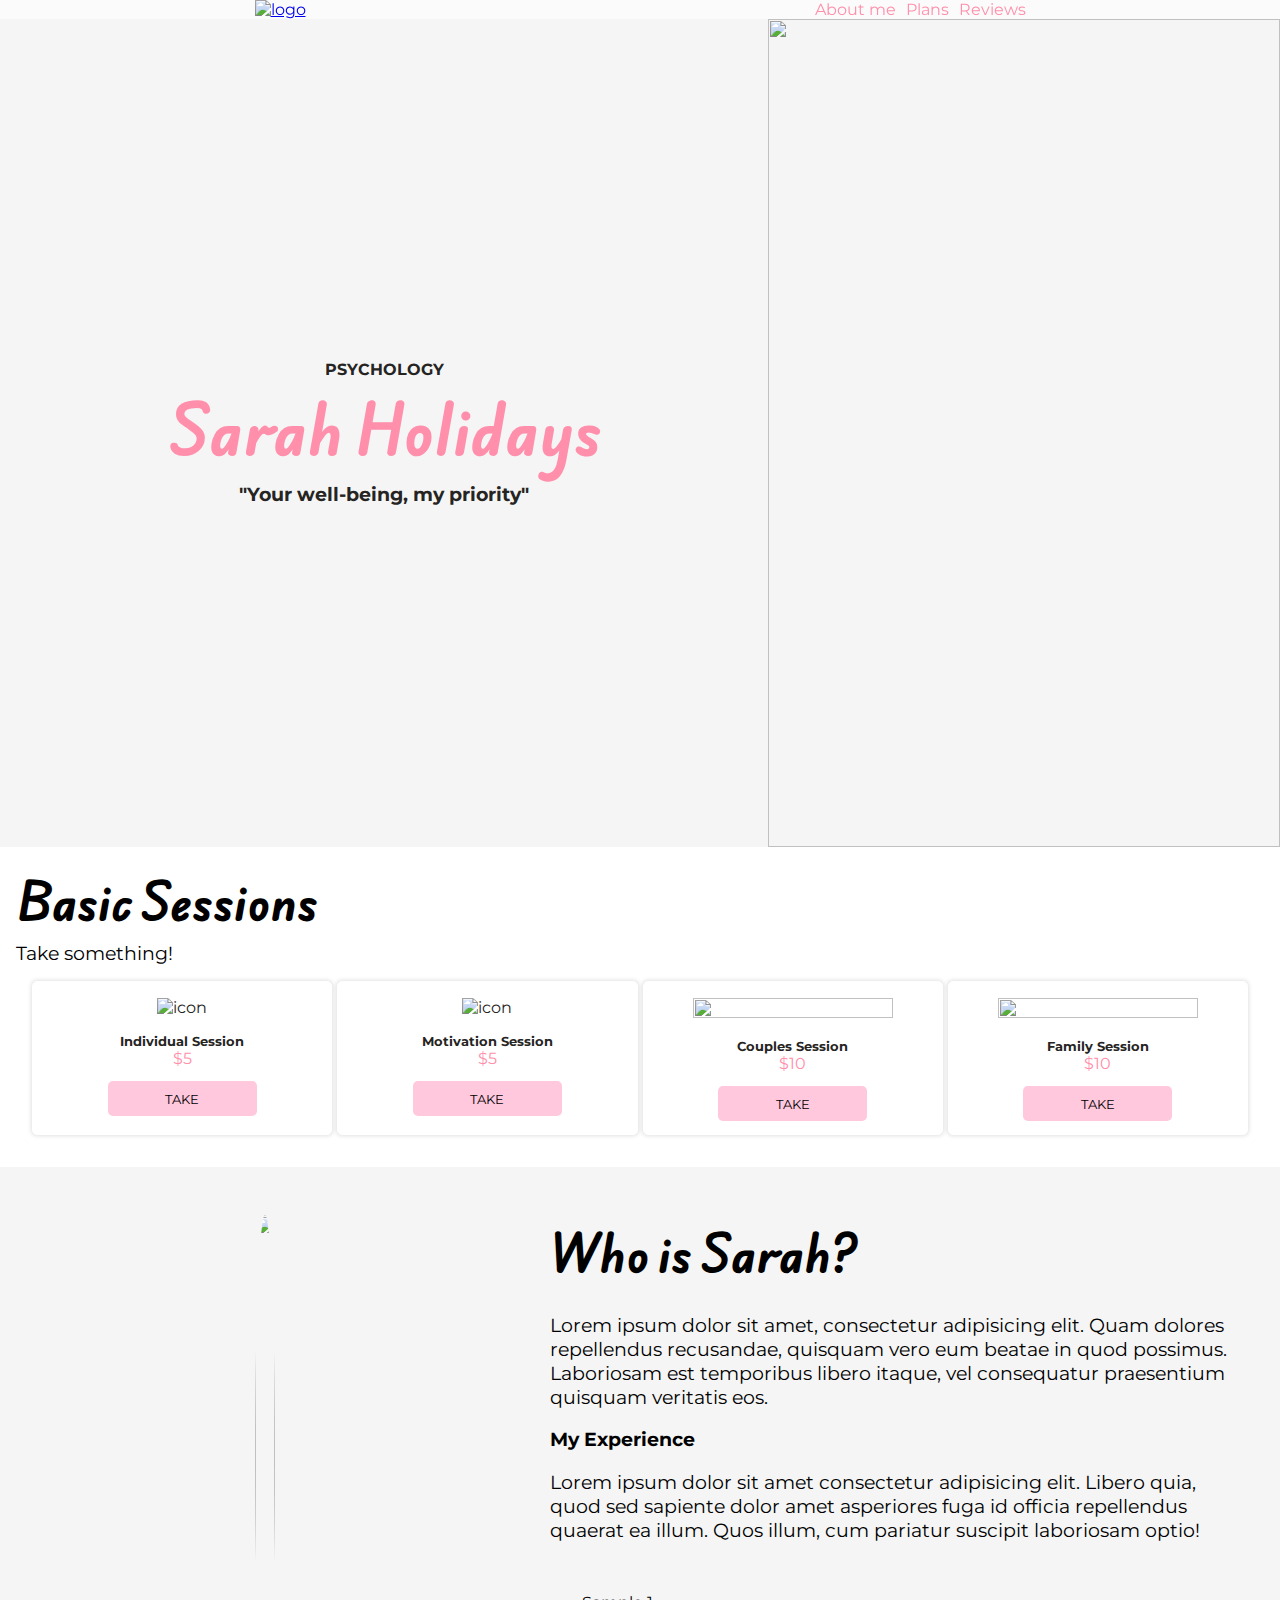
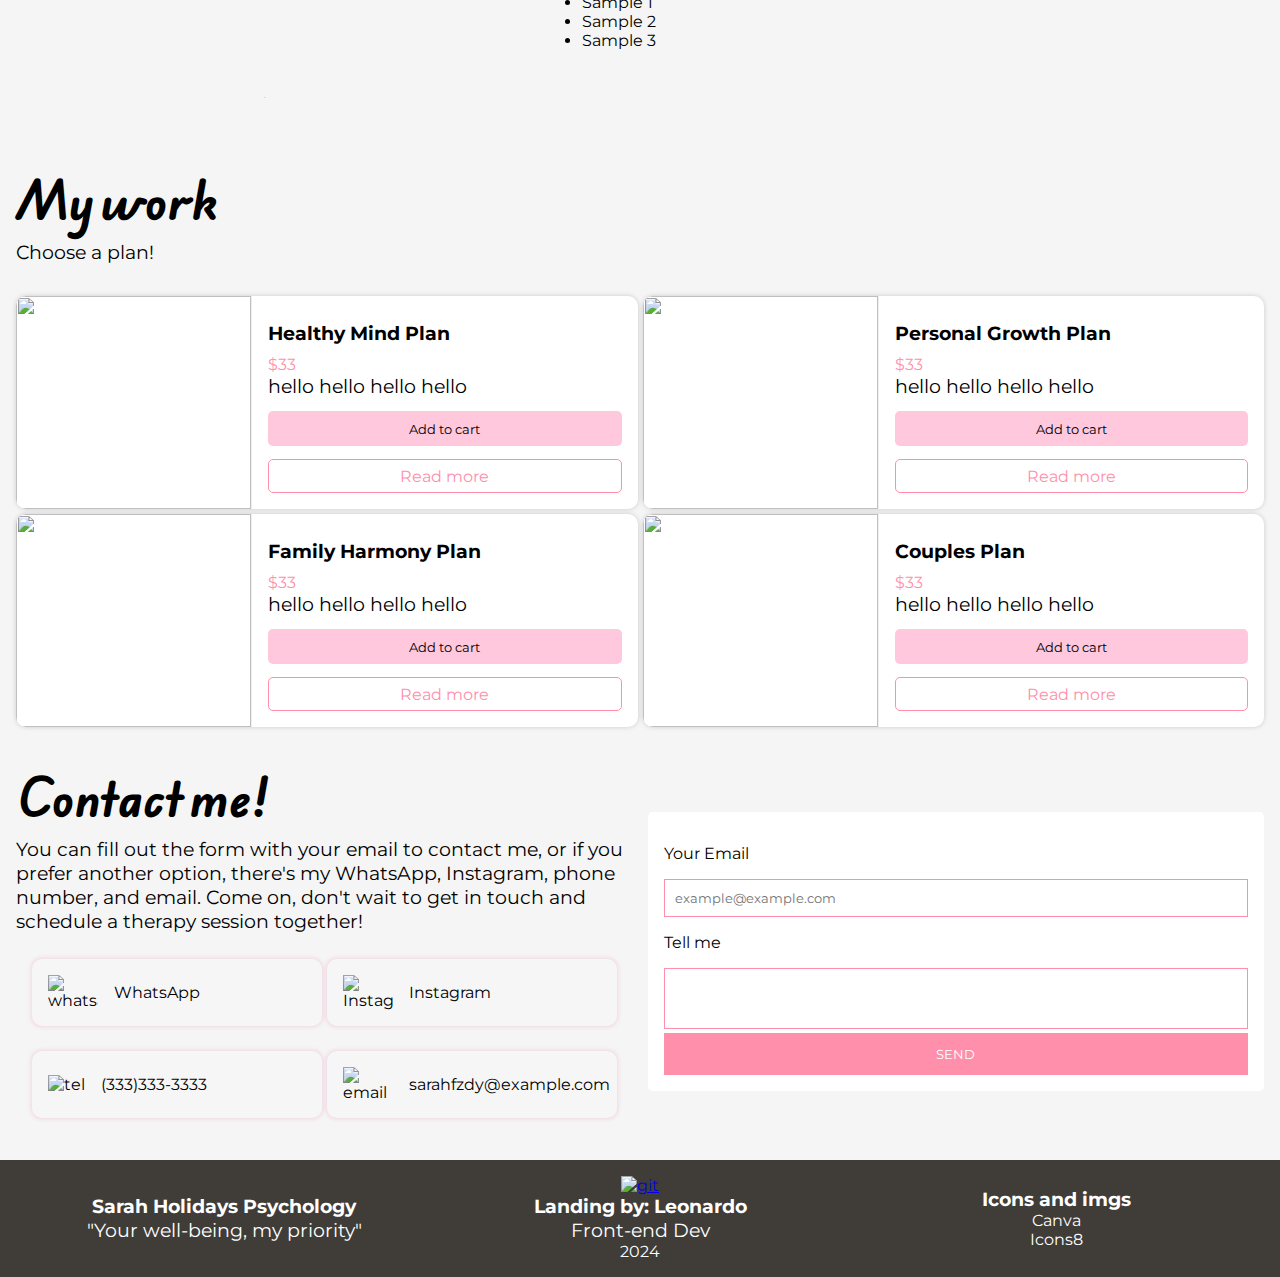
==== index.html @ 43ba8438 "Add files via upload" ====
<!DOCTYPE html>
<html lang="en">
<head>
    <meta charset="UTF-8">
    <meta name="viewport" content="width=device-width, initial-scale=1.0">
    <link rel="stylesheet" href="style.css">
    <link rel="shortcut icon" href="imgs/logoS.png" type="image/x-icon">
    <title>Sarah | Psychology</title>
</head>
<body>
    <header>
        <nav>
            <div class="logo">
                <a href="#intro">
                    <img src="imgs/logoS.png" alt="logo">
                </a>
            </div>
            <div class="tags">
                <a href="#about">About me</a>
                <a href="#work">Plans</a>
                <a href="a.html" id="revs">Reviews</a>
            </div>
        </nav>
    </header>
    <main>
        <section class="intro" id="intro">
            <article class="text">
                <h4>PSYCHOLOGY</h4>
                <h1>Sarah Holidays</h1>
                <h3>"Your well-being, my priority"</h3>
            </article>
            <article class="img">
                <img src="imgs/introSarah.png" alt="">
            </article>
        </section>
        <section class="therapy" id="therapy">
            <article class="text">
                <h2>Basic Sessions</h2>
                <p>
                    Take something!
                </p>
            </article>
            <article class="cards-container">
                <div class="t-card">
                    <div class="img">
                        <img src="imgs/brain-svgrepo-com.svg" alt="icon">
                    </div>
                    <div class="text">
                        <h5>Individual Session</h5>
                        <span>$5</span>
                        <button>TAKE</button>
                    </div>
                </div>
                <div class="t-card">
                    <div class="img">
                        <img src="imgs/brain-generator-idea-svgrepo-com.svg" alt="icon">
                    </div>
                    <div class="text">
                        <h5>Motivation Session</h5>
                        <span>$5</span>
                        <button>TAKE</button>
                    </div>
                </div>
                <div class="t-card">
                    <div class="img">
                        <img src="imgs/love-gesture-hand-svgrepo-com.svg" alt="">
                    </div>
                    <div class="text">
                        <h5>Couples Session</h5>
                        <span>$10</span>
                        <button>TAKE</button>
                    </div>
                </div>
                <div class="t-card">
                    <div class="img">
                        <img src="imgs/family-facing-diagonally-svgrepo-com.svg" alt="">
                    </div>
                    <div class="text">
                        <h5>Family Session</h5>
                        <span>$10</span>
                        <button>TAKE</button>
                    </div>
                </div>
            </article>
        </section>
        <section class="about" id="about">
            <article class="img">
                <img src="imgs/Sarah.png" alt="">
            </article>
            <article class="text">
                <h2>Who is Sarah?</h2>
                <p>
                    Lorem ipsum dolor sit amet, consectetur adipisicing elit. 
                    Quam dolores repellendus recusandae, quisquam vero eum 
                    beatae in quod possimus. Laboriosam est temporibus libero 
                    itaque, vel consequatur praesentium quisquam veritatis eos.
                </p>
                <h3>My Experience</h3>
                <p>
                    Lorem ipsum dolor sit amet consectetur adipisicing elit. 
                    Libero quia, quod sed sapiente dolor amet asperiores fuga id officia repellendus quaerat ea illum. Quos illum, 
                    cum pariatur suscipit laboriosam optio!
                </p>
                <ul>
                    <li>Sample 1</li>
                    <li>Sample 2</li>
                    <li>Sample 3</li>
                </ul>
            </article>
        </section>
        <section class="work" id="work">
            <h2>My work</h2>
            <p>
                Choose a plan!
            </p>
        </section>
        <section class="plans">
            <article class="p-card">
                <div class="img">
                    <img src="imgs/card1.png" alt="">
                </div>
                <div class="text">
                    <h3>Healthy Mind Plan</h3>
                    <h4><span>$33</span></h4>
                    <p>
                        hello hello hello hello
                    </p>
                    <div class="btns">
                        <button>Add to cart</button>
                        <a href="#">Read more</a>
                    </div>
                    
                </div>
            </article>
            <article class="p-card">
                <div class="img">
                    <img src="imgs/card2.png" alt="">
                </div>
                <div class="text">
                    <h3>Personal Growth Plan</h3>
                    <h4><span>$33</span></h4>
                    <p>
                        hello hello hello hello
                    </p>
                    <div class="btns">
                        <button>Add to cart</button>
                        <a href="#">Read more</a>
                    </div>
                </div>
            </article>
            <article class="p-card">
                <div class="img">
                    <img src="imgs/card3.png" alt="">
                </div>
                <div class="text">
                    <h3>Family Harmony Plan</h3>
                    <h4><span>$33</span></h4>
                    <p>
                        hello hello hello hello
                    </p>
                    <div class="btns">
                        <button>Add to cart</button>
                        <a href="#">Read more</a>
                    </div>
                </div>
            </article>
            <article class="p-card">
                <div class="img">
                    <img src="imgs/card4.png" alt="">
                </div>
                <div class="text">
                    <h3>Couples Plan</h3>
                    <h4><span>$33</span></h4>
                    <p>
                        hello hello hello hello
                    </p>
                    <div class="btns">
                        <button>Add to cart</button>
                        <a href="#">Read more</a>
                    </div>
                </div>
            </article>
        </section>
        <section class="contact" id="contact">
            <article class="text">
                <h2>Contact me!</h2>
                <p>
                    You can fill out the form with your email to 
                    contact me, or if you prefer another option, there's my WhatsApp, Instagram, phone number, and email. 
                    Come on, don't wait to get in touch 
                    and schedule a therapy session together!
                </p>
                <div class="c-btns">
                    <a href="#">
                        <div class="img">
                            <img src="imgs/whats.png" alt="whatsapp">
                        </div>
                        <span>WhatsApp</span>
                    </a>
                    <a href="#">
                        <div class="img">
                            <img src="imgs/icons8-instagram-100.png" alt="Instagram">
                        </div>
                        <span>Instagram</span>
                    </a>
                    <a href="#">
                        <div class="img">
                            <img src="imgs/icons8-telephone-100.png" alt="tel">
                        </div>
                        <span>(333)333-3333</span>
                    </a>
                    <a href="#">
                        <div class="img">
                            <img src="imgs/icons8-email-100.png" alt="email">
                        </div>
                        <span>sarahfzdy@example.com</span>
                    </a>
                </div>
            </article>
            <article class="form">
                <form action="">
                    <label for="email">Your Email</label>
                    <input type="text" id="email" name="email" placeholder="example@example.com">
                    <label for="problem">Tell me</label>
                    <textarea name="problem" id="problem"></textarea>
                    <input type="submit" value="SEND">
                </form>
            </article>
        </section>
    </main>
    <footer>
        <div>
            <h3>Sarah Holidays Psychology</h3>
            <p>
                "Your well-being, my priority"
            </p>
        </div>
        <div>
            <a href="https://github.com/faazdy">
                <img src="imgs/icons8-github-96.png" alt="git">
            </a>
            <h3>Landing by: Leonardo</h3>
            <p>
                Front-end Dev
            </p>
            <span>2024</span>
        </div>
        <div>
            <h3>Icons and imgs</h3>
            <ul>
                <li>Canva</li>
                <li>Icons8</li>
            </ul>
        </div>
    </footer>


    <script src="script.js"></script>
</body>
</html>
---- style.css ----
@import url('https://fonts.googleapis.com/css2?family=Edu+AU+VIC+WA+NT+Hand:wght@400..700&display=swap');
@import url('https://fonts.googleapis.com/css2?family=Edu+AU+VIC+WA+NT+Hand:wght@400..700&family=Montserrat:ital,wght@0,100..900;1,100..900&display=swap');
:root{
    --bgcolor: whitesmoke;
    --card: rgb(255, 255, 255);
    --color1: #ffffff;
    --color2: #403d39;
    --color3: #252422;
    --purple: #cdb4db;
    --pink1: #ffc8dd;
    --pink2: #ff8fab;
    --font1: 'Edu AU VIC WA NT Hand', sans-serif;
    --font2: 'Montserrat', sans-serif;
}

*{
    margin: 0;
    padding: 0;
    box-sizing: border-box;
    font-family: var(--font2);
}
html{
    scroll-behavior: smooth;
}
body{
    background-color: var(--bgcolor);
}
h2{
    font-size: 45px;
    font-family: var(--font1);
}
p{
    font-size: 1.2em;
}
header{
    position: sticky;
    top: 0;
    z-index: 2;
    background-color: rgba(255, 255, 255, 0.637);
    backdrop-filter: blur(5px);
    img{
        width: 50px;
    }
    nav{
        display: flex;
        align-items: center;
        justify-content: space-around;
        width: 100%;
        .tags{
            display: flex;
            justify-content: center;
            align-items: center;
            gap: 10px;
            a{text-decoration: none; color: var(--pink2);}
            a:hover{color: #ff4b78; font-weight: 500;}
        }
    }
}

main{
    img{width: 100%; height: 100%;}
    .intro{
        min-height: 92vh;
        display: grid;
        grid-template-columns: 1.5fr 1fr;
        .text{
            display: flex;
            flex-direction: column;
            align-items: center;
            justify-content: center;
            color: var(--color3);
            padding: 1em;
            h1{
                color: var(--pink2);
                font-size: 60px;
                font-family: var(--font1);
            }
        }
    }
    .therapy{
        background-color: var(--color1);
        padding: 1em;
        .cards-container{
            color: var(--color3);
            display: flex;
            justify-content: center;
            text-align: center;
            flex-wrap: wrap;
            gap: 5px;
            padding: 1em;
            .t-card{
                flex: 10%;
                background-color: var(--card);
                box-shadow: 0 0 4px 1px rgba(0, 0, 0, 0.123);
                border: 1px solid var(--card);
                border-radius: 5px;
                .img{
                    padding: 1em;
                    img{width: 200px;}
                }
                span{display: block; color: var(--pink2);}
            }
            .t-card:hover{
                box-shadow: 0 0 4px 1px#ff4b7841;
                transform: translateY(-2px);
                transition: .3s ease-in;
            }
        }
    }
    button{
        cursor: pointer;
        width: 50%;
        margin: 1em auto;
        padding: .7em;
        background-color: var(--pink1);
        border: none;
        border-radius: 5px;
    }
    button:hover{
        background-color: #ff4b78;
        color: white;
        transition: background .3s ease;
    }
    .about{
        display: grid;
        grid-template-columns: 1fr 1.5fr;
        gap: 5px;
        min-height: 50vh;
        padding: 1em;
        .img{
            display: grid;
            justify-content: center;
            padding: 2em;
            img{border-radius: 50%;}
        }
        .text{padding: 2em;}
        p{margin: 1em 0;}
        ul{margin: 1em 0; padding: 2em;}
    }
    .work{padding: 1em;}
    .plans{
        padding: 1em;
        display: grid;
        grid-template-columns: 1fr 1fr;
        justify-content: center;
        gap: 5px;
        .p-card{
            background-color: var(--card);
            box-shadow: 0 0 5px rgba(0, 0, 0, 0.171);
            border-radius: 10px;
            overflow: hidden;
            display: flex;
            .img{
                flex: 1;
                img{max-width: 300px};
            }                
            .text{
                flex: 1.5;
                padding: 1em;
                border-left: 1px solid rgba(0, 0, 0, 0.068);
                .btns{
                    display: flex;
                    align-items: center;
                    justify-content: center;
                    text-align: center;
                    flex-wrap: wrap;
                    button{width: 100%;}
                    a{
                        border: 1px solid currentColor;
                        padding: .4em;
                        text-decoration: none;
                        color: var(--pink2);
                        border-radius: 5px;
                        width: 100%;
                    }
                }

                h3{
                    margin: 10px 0;
                }
                span{color: var(--pink2); font-weight: 400;}
            }
        }
    }
    .contact{
        padding: 1em;
        display: grid;
        grid-template-columns: 1fr 1fr;
        align-items: center;
        gap: 15px;
        form{
            background-color: var(--color1);
            padding: 1em;
            border-radius: 5px;
            input[type="text"]{
                width: 100%;
                padding: 10px;
                background-color: transparent;
                border: none;
                border: 1px solid var(--pink2);
            }
            input[type="text"]:focus{
                outline: none;
                background-color: transparent;
                border: 2px solid var(--pink2);
            }
            textarea{
                width: 100%;
                resize: none;
                padding: 1em;
                border: none;
                border: 1px solid var(--pink2);
            }
            textarea:focus{
                outline: none;
                background-color: transparent;
            }
            input[type="submit"]{
                width: 100%;
                padding: 1em;
                border: none;
                background-color: var(--pink2);
                color: var(--color1);
                cursor: pointer;
            }
            input[type="submit"]:hover{
                background-color: #c98dec;

            }
            label{
                display: inline-block;
                margin: 1em 0;
            }
        }
        .c-btns{
            display: grid;
            grid-template-columns: 1fr 1fr;
            gap: 5px;
            padding: 1em;
            img{max-width: 50px;}
            a{
                margin: 10px 0;
                text-decoration: none;
                background-color: #ffffff28;
                color: black;
                box-shadow: 0 0 4px 1px #dd246b25;
                border-radius: 10px;
                display: flex;
                align-items: center;
                .img{padding: 1em;}
            }
        }
    }
}
footer{
    background-color: var(--color2);
    color: var(--color1);
    padding: 1em;
    text-align: center;
    display: grid;
    grid-template-columns: 1fr 1fr 1fr;
    align-items: center;
    ul{
        list-style: none;
    }
}
@media screen and (max-width: 870px){
    main{
        .intro{
            grid-template-columns: 1fr;
        }
        .about,
        .plans,
        .contact{
            grid-template-columns: 1fr;
        }
    }
}
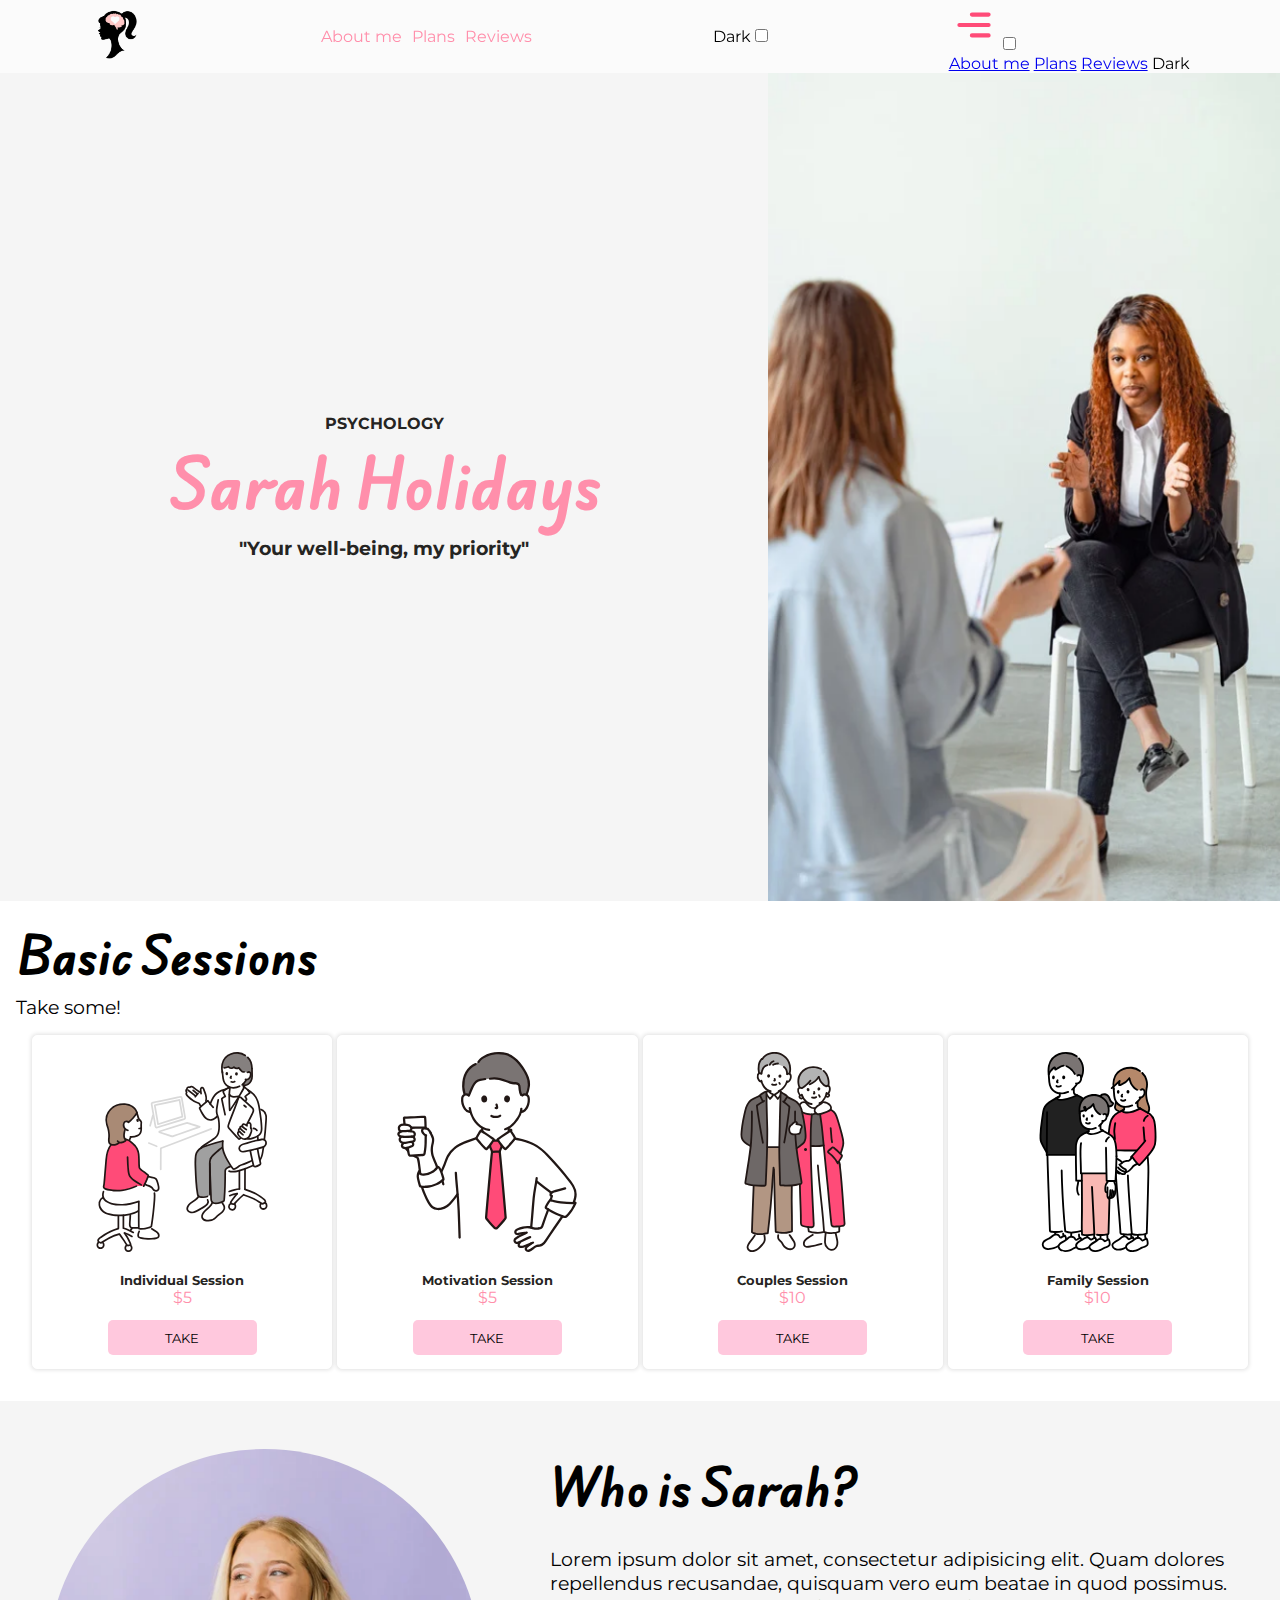
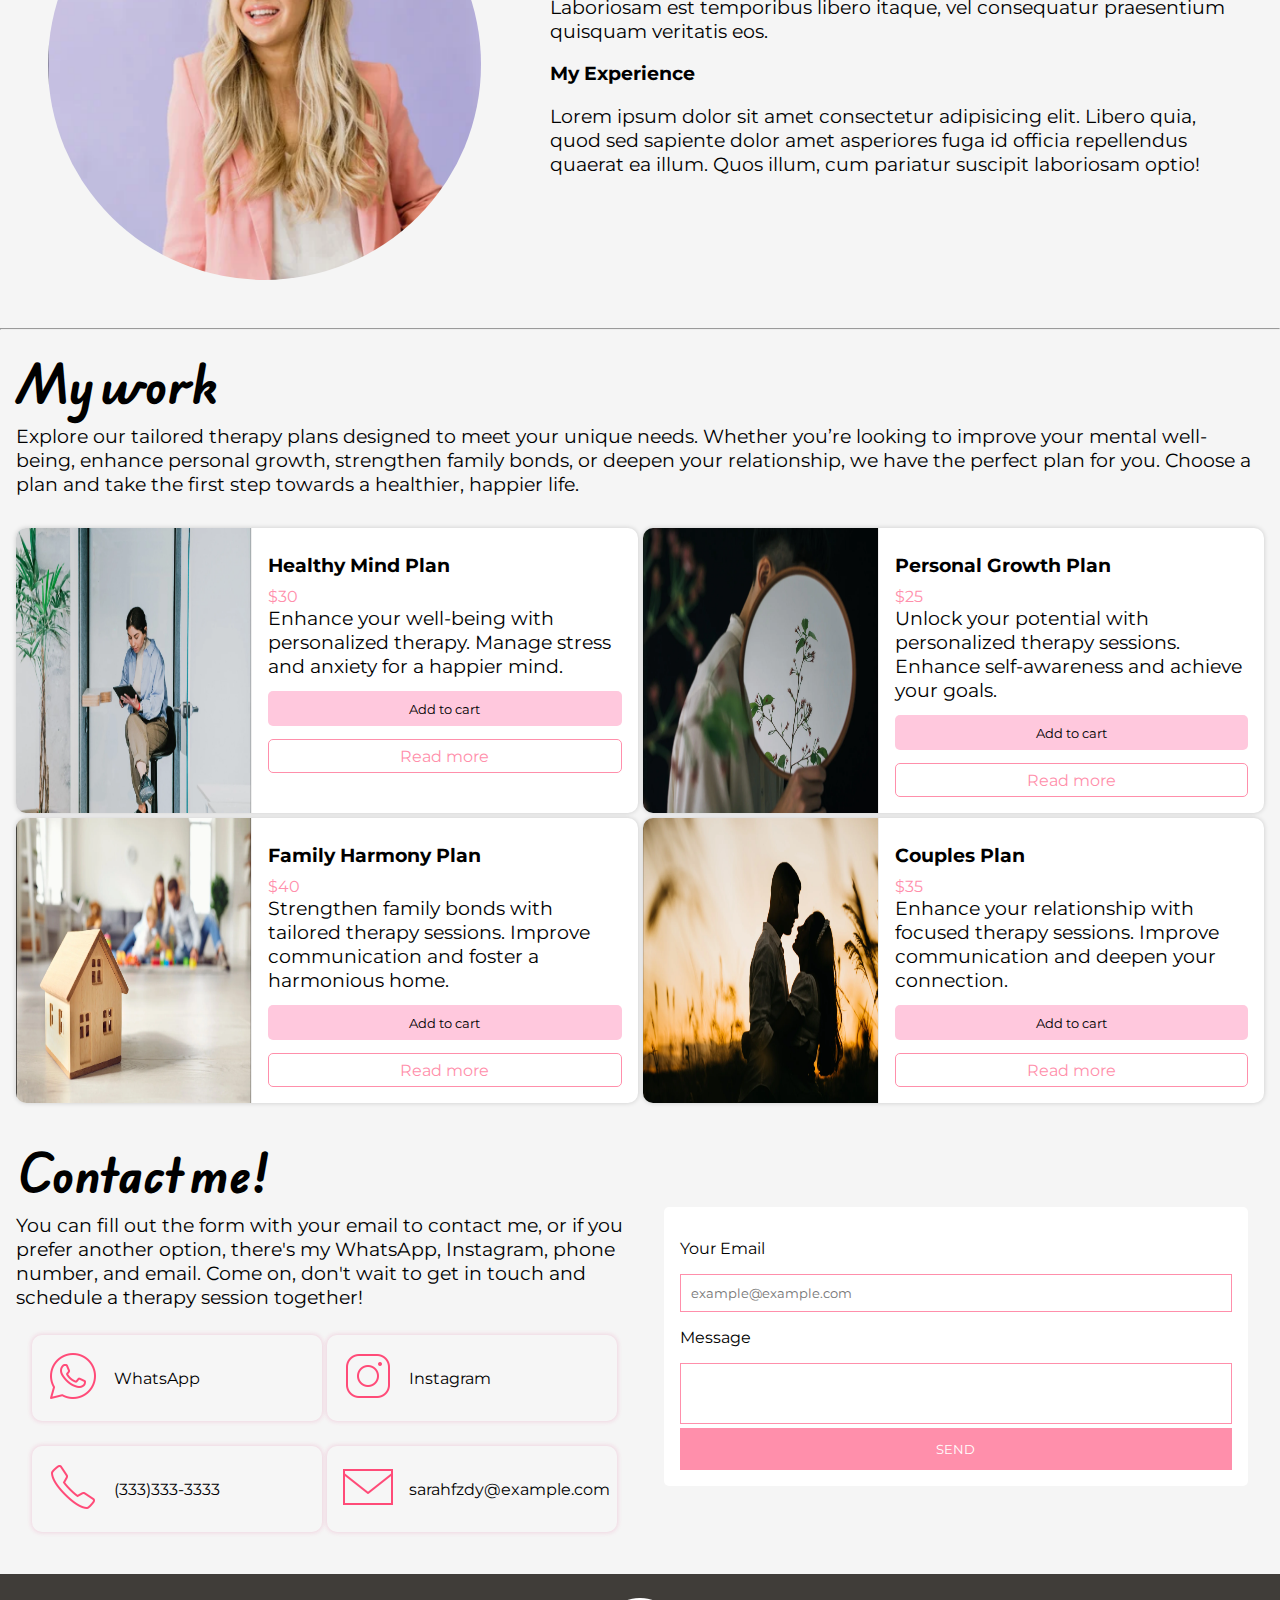
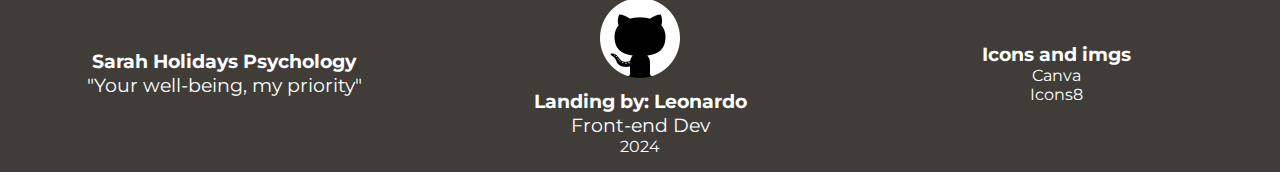
==== commit 532ba4d2: "Update index.html" ====
--- a/index.html
+++ b/index.html
@@ -4,7 +4,7 @@
     <meta charset="UTF-8">
     <meta name="viewport" content="width=device-width, initial-scale=1.0">
     <link rel="stylesheet" href="style.css">
-    <link rel="shortcut icon" href="imgs/logoS.png" type="image/x-icon">
+    <link rel="shortcut icon" href="imgs/logoS new.png" type="image/x-icon">
     <title>Sarah | Psychology</title>
 </head>
 <body>
@@ -12,7 +12,7 @@
         <nav>
             <div class="logo">
                 <a href="#intro">
-                    <img src="imgs/logoS.png" alt="logo">
+                    <img src="imgs/logoS new.png" alt="logo">
                 </a>
             </div>
             <div class="tags">
@@ -20,6 +20,22 @@
                 <a href="#work">Plans</a>
                 <a href="a.html" id="revs">Reviews</a>
             </div>
+            <div class="dark">
+                <label for="dark" id="dark-label">Dark</label>
+                <input type="checkbox" name="dark" id="dark">
+            </div>
+            <div class="menu-burger">
+                <label for="burger" class="button-burger">
+                    <img src="imgs/menu-alt-02-svgrepo-com.svg" alt="menu">
+                </label>
+                <input type="checkbox" name="burger" id="burger">
+                <div class="burger-tags">
+                    <a href="#about">About me</a>
+                    <a href="#work">Plans</a>
+                    <a href="a.html" id="revs">Reviews</a>
+                    <label for="dark" id="dark-label">Dark</label> 
+                </div>
+            </div>
         </nav>
     </header>
     <main>
@@ -37,13 +53,13 @@
             <article class="text">
                 <h2>Basic Sessions</h2>
                 <p>
-                    Take something!
+                    Take some!
                 </p>
             </article>
             <article class="cards-container">
                 <div class="t-card">
                     <div class="img">
-                        <img src="imgs/brain-svgrepo-com.svg" alt="icon">
+                        <img src="imgs/medical1.svg" alt="icon">
                     </div>
                     <div class="text">
                         <h5>Individual Session</h5>
@@ -53,7 +69,7 @@
                 </div>
                 <div class="t-card">
                     <div class="img">
-                        <img src="imgs/brain-generator-idea-svgrepo-com.svg" alt="icon">
+                        <img src="imgs/person1.svg" alt="icon">
                     </div>
                     <div class="text">
                         <h5>Motivation Session</h5>
@@ -63,7 +79,7 @@
                 </div>
                 <div class="t-card">
                     <div class="img">
-                        <img src="imgs/love-gesture-hand-svgrepo-com.svg" alt="">
+                        <img src="imgs/couple.svg" alt="">
                     </div>
                     <div class="text">
                         <h5>Couples Session</h5>
@@ -101,17 +117,15 @@
                     Libero quia, quod sed sapiente dolor amet asperiores fuga id officia repellendus quaerat ea illum. Quos illum, 
                     cum pariatur suscipit laboriosam optio!
                 </p>
-                <ul>
-                    <li>Sample 1</li>
-                    <li>Sample 2</li>
-                    <li>Sample 3</li>
-                </ul>
-            </article>
-        </section>
+            </article>
+        </section>
+        <hr>
         <section class="work" id="work">
             <h2>My work</h2>
             <p>
-                Choose a plan!
+                Explore our tailored therapy plans designed to meet your unique needs. Whether you’re looking to improve your mental well-being, enhance personal growth, strengthen family bonds, or deepen your relationship, 
+                we have the perfect plan for you. 
+                Choose a plan and take the first step towards a healthier, happier life.
             </p>
         </section>
         <section class="plans">
@@ -121,9 +135,10 @@
                 </div>
                 <div class="text">
                     <h3>Healthy Mind Plan</h3>
-                    <h4><span>$33</span></h4>
-                    <p>
-                        hello hello hello hello
+                    <h4><span>$30</span></h4>
+                    <p>
+                        Enhance your well-being with personalized therapy. 
+                        Manage stress and anxiety for a happier mind.
                     </p>
                     <div class="btns">
                         <button>Add to cart</button>
@@ -138,9 +153,10 @@
                 </div>
                 <div class="text">
                     <h3>Personal Growth Plan</h3>
-                    <h4><span>$33</span></h4>
-                    <p>
-                        hello hello hello hello
+                    <h4><span>$25</span></h4>
+                    <p>
+                        Unlock your potential with personalized therapy sessions. 
+                        Enhance self-awareness and achieve your goals.
                     </p>
                     <div class="btns">
                         <button>Add to cart</button>
@@ -154,9 +170,10 @@
                 </div>
                 <div class="text">
                     <h3>Family Harmony Plan</h3>
-                    <h4><span>$33</span></h4>
-                    <p>
-                        hello hello hello hello
+                    <h4><span>$40</span></h4>
+                    <p>
+                        Strengthen family bonds with tailored therapy sessions. 
+                        Improve communication and foster a harmonious home.
                     </p>
                     <div class="btns">
                         <button>Add to cart</button>
@@ -170,9 +187,10 @@
                 </div>
                 <div class="text">
                     <h3>Couples Plan</h3>
-                    <h4><span>$33</span></h4>
-                    <p>
-                        hello hello hello hello
+                    <h4><span>$35</span></h4>
+                    <p>
+                        Enhance your relationship with focused therapy sessions. 
+                        Improve communication and deepen your connection.
                     </p>
                     <div class="btns">
                         <button>Add to cart</button>
@@ -191,25 +209,25 @@
                     and schedule a therapy session together!
                 </p>
                 <div class="c-btns">
-                    <a href="#">
+                    <a href="">
                         <div class="img">
                             <img src="imgs/whats.png" alt="whatsapp">
                         </div>
                         <span>WhatsApp</span>
                     </a>
-                    <a href="#">
+                    <a href="">
                         <div class="img">
                             <img src="imgs/icons8-instagram-100.png" alt="Instagram">
                         </div>
                         <span>Instagram</span>
                     </a>
-                    <a href="#">
+                    <a href="">
                         <div class="img">
                             <img src="imgs/icons8-telephone-100.png" alt="tel">
                         </div>
                         <span>(333)333-3333</span>
                     </a>
-                    <a href="#">
+                    <a href="">
                         <div class="img">
                             <img src="imgs/icons8-email-100.png" alt="email">
                         </div>
@@ -218,10 +236,10 @@
                 </div>
             </article>
             <article class="form">
-                <form action="">
+                <form id="form" action="">
                     <label for="email">Your Email</label>
                     <input type="text" id="email" name="email" placeholder="example@example.com">
-                    <label for="problem">Tell me</label>
+                    <label for="problem">Message</label>
                     <textarea name="problem" id="problem"></textarea>
                     <input type="submit" value="SEND">
                 </form>
@@ -257,4 +275,4 @@
 
     <script src="script.js"></script>
 </body>
-</html>+</html>
--- a/style.css
+++ b/style.css
@@ -187,7 +187,8 @@
         display: grid;
         grid-template-columns: 1fr 1fr;
         align-items: center;
-        gap: 15px;
+        gap: 15px;
+        .form{padding: 1em;}
         form{
             background-color: var(--color1);
             padding: 1em;
@@ -267,12 +268,17 @@
 @media screen and (max-width: 870px){
     main{
         .intro{
-            grid-template-columns: 1fr;
+            grid-template-columns: 1fr;
+            text-align: center;
         }
         .about,
         .plans,
         .contact{
             grid-template-columns: 1fr;
         }
+    }
+    footer{
+         grid-template-columns: 1fr;
+         text-align: center;
     }
 }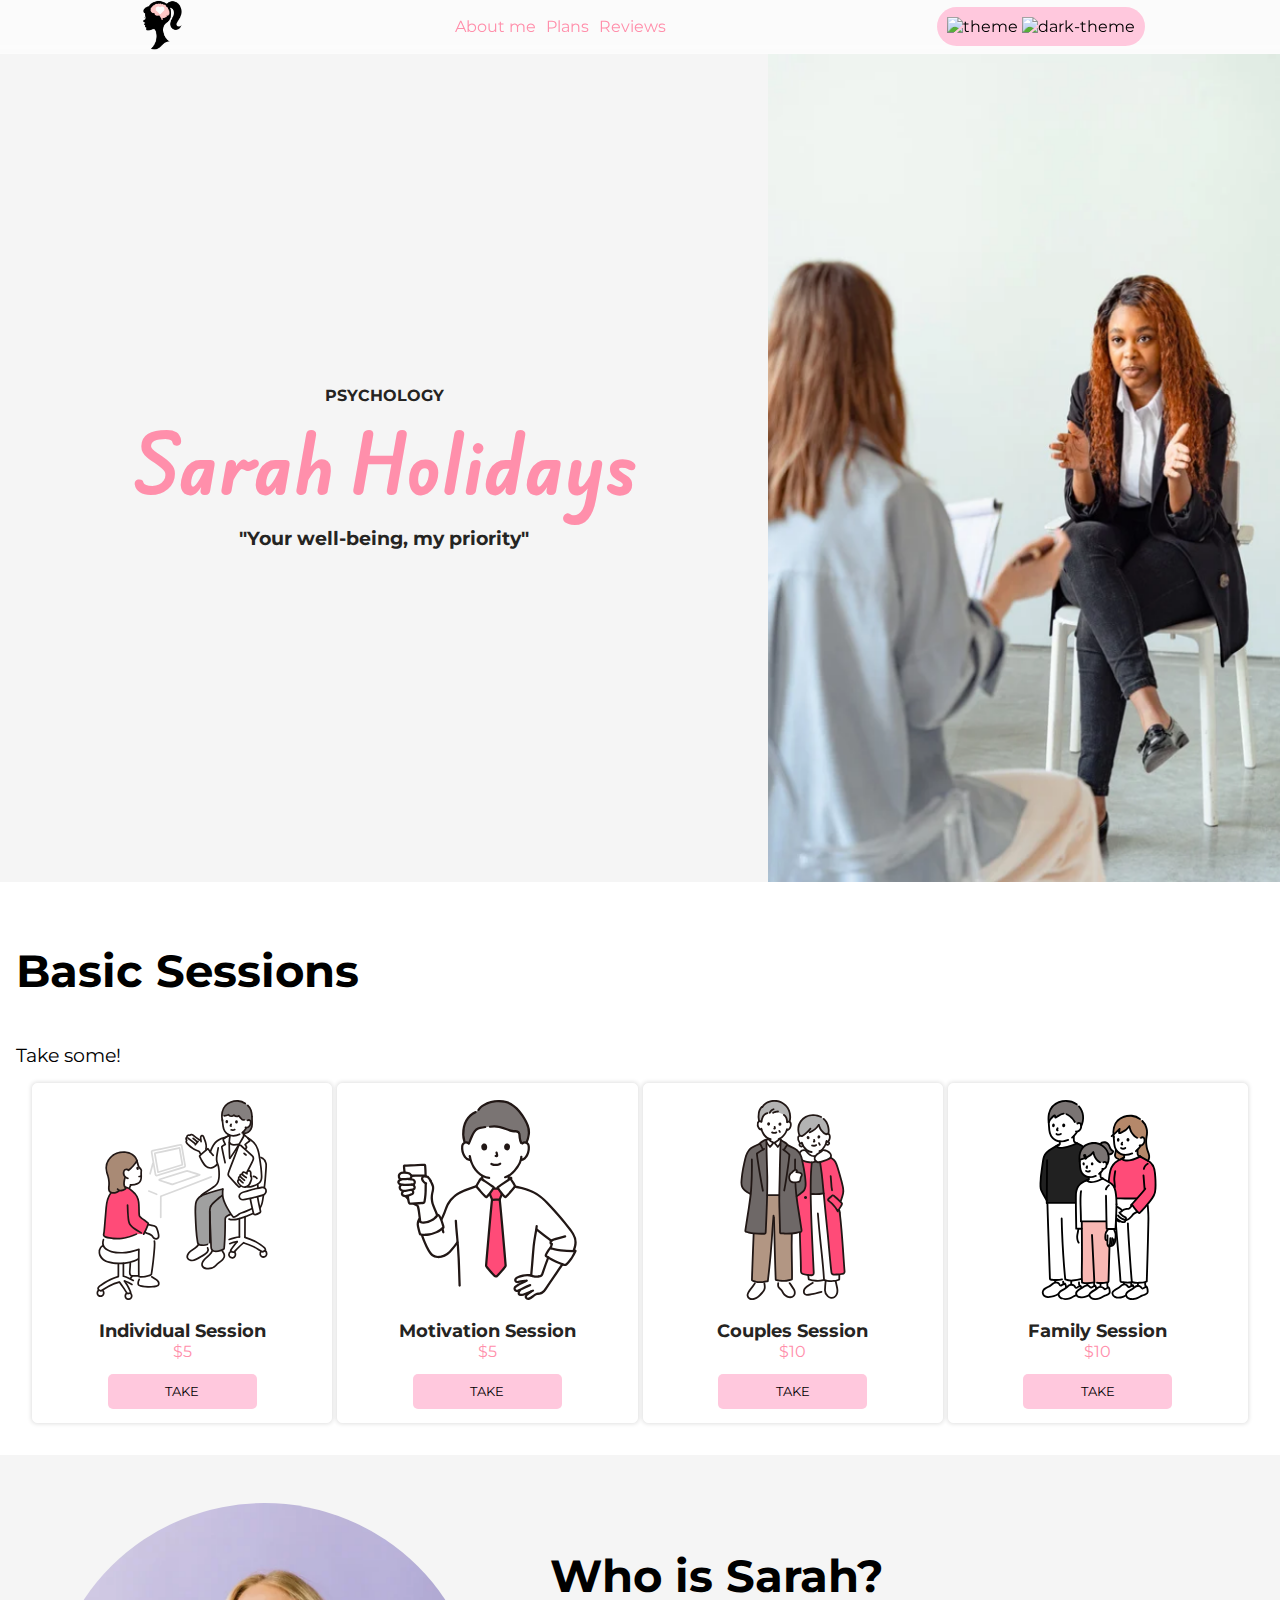
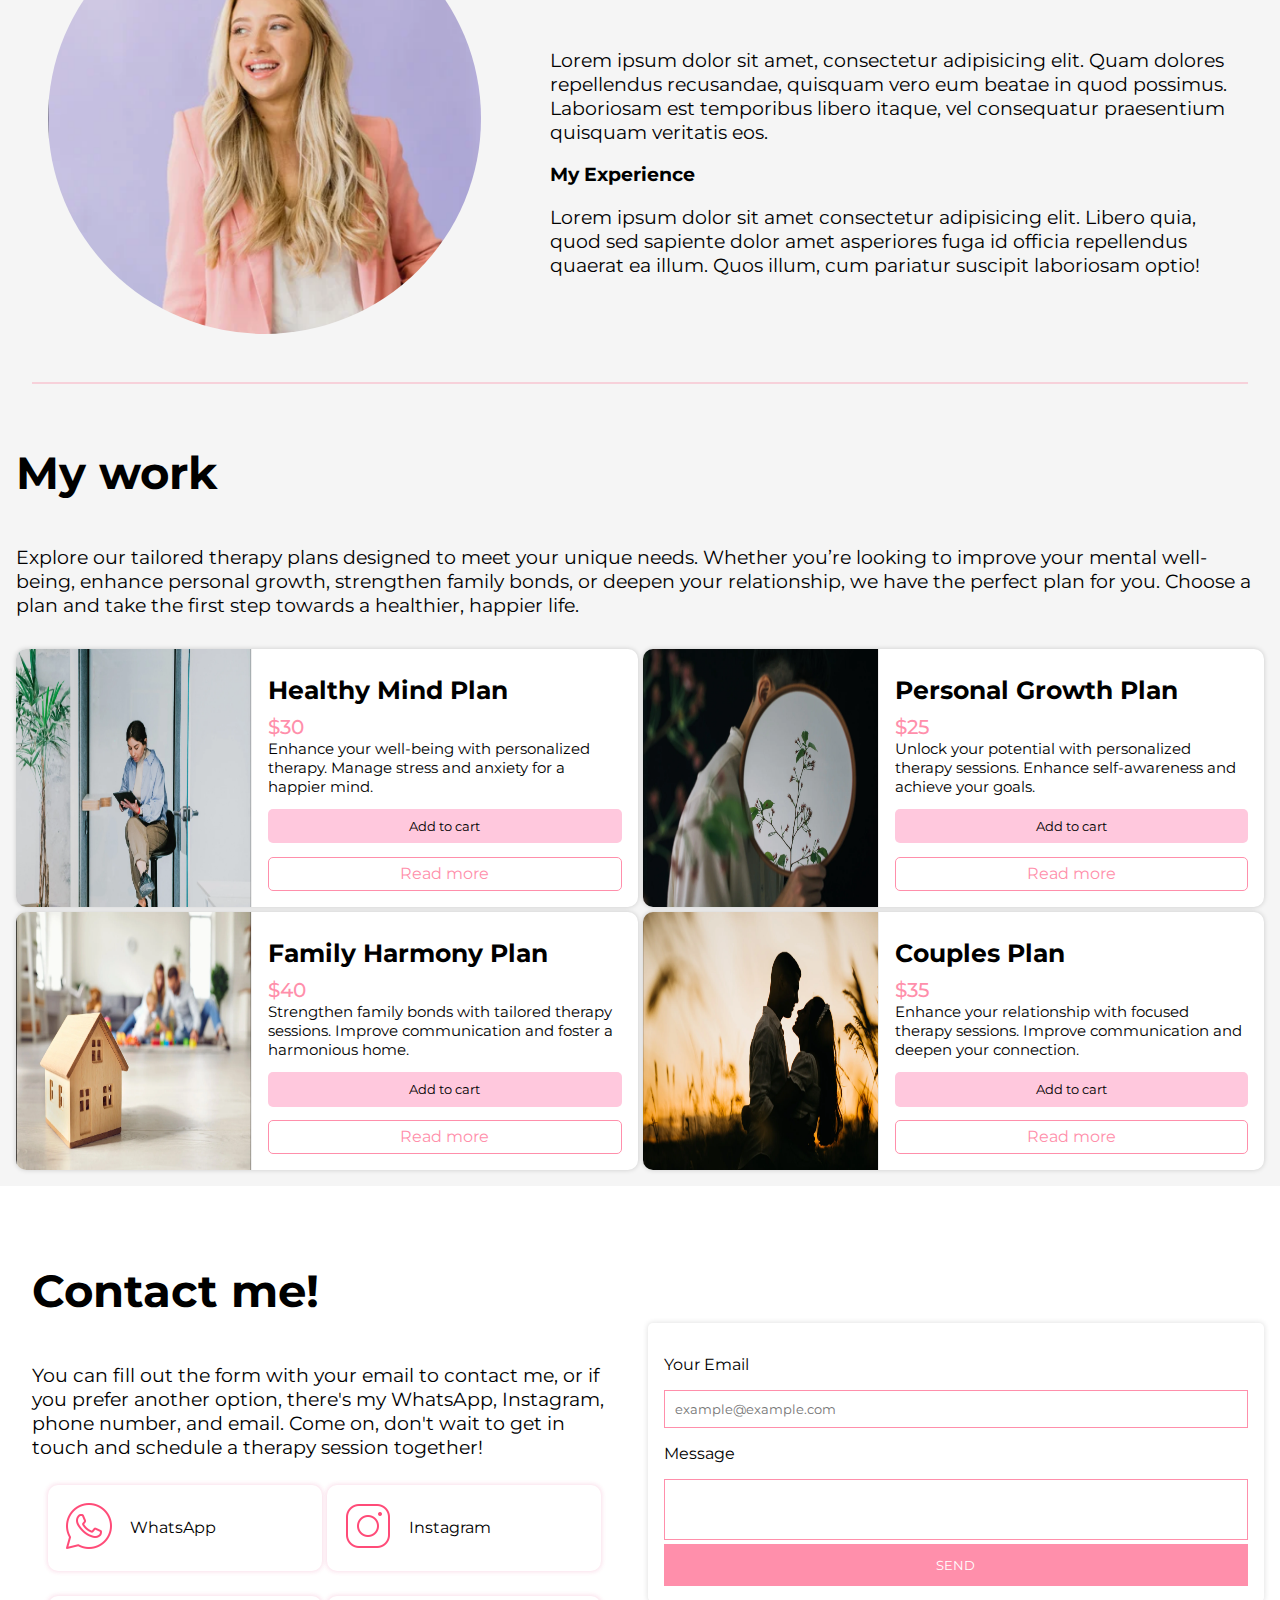
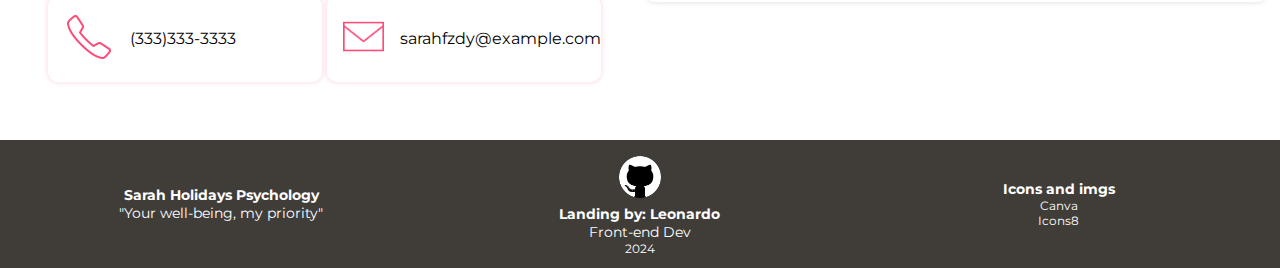
==== commit 114079bd: "Update index.html" ====
--- a/index.html
+++ b/index.html
@@ -18,10 +18,13 @@
             <div class="tags">
                 <a href="#about">About me</a>
                 <a href="#work">Plans</a>
-                <a href="a.html" id="revs">Reviews</a>
-            </div>
-            <div class="dark">
-                <label for="dark" id="dark-label">Dark</label>
+                <a href="revs/index.html" id="revs">Reviews</a>
+            </div>
+            <div class="theme">
+                <label for="dark" id="dark-label">
+                    <img src="imgs/sun-svgrepo-com.svg" alt="theme" class="light-icon">
+                    <img src="imgs/moon-stars-svgrepo-com.svg" alt="dark-theme" class="dark-icon">
+                </label>
                 <input type="checkbox" name="dark" id="dark">
             </div>
             <div class="menu-burger">
@@ -33,7 +36,10 @@
                     <a href="#about">About me</a>
                     <a href="#work">Plans</a>
                     <a href="a.html" id="revs">Reviews</a>
-                    <label for="dark" id="dark-label">Dark</label> 
+                    <label for="dark" id="dark-label">
+                        <img src="imgs/sun-svgrepo-com.svg" alt="theme" class="light-icon">
+                        <img src="imgs/moon-stars-svgrepo-com.svg" alt="dark-theme" class="dark-icon">
+                    </label> 
                 </div>
             </div>
         </nav>
--- a/style.css
+++ b/style.css
@@ -11,6 +11,9 @@
     --pink2: #ff8fab;
     --font1: 'Edu AU VIC WA NT Hand', sans-serif;
     --font2: 'Montserrat', sans-serif;
+    --bgcolorDark: #212121;
+    --bgDark2: #333333;
+    --cardDark: #30302f;
 }
 
 *{
@@ -27,10 +30,16 @@
 }
 h2{
     font-size: 45px;
-    font-family: var(--font1);
+    margin: 1em 0;
 }
 p{
     font-size: 1.2em;
+}
+hr{
+    border: none;
+    border: 1px solid #ff4b7836;
+    width: 95%;
+    margin: 0 auto;
 }
 header{
     position: sticky;
@@ -53,6 +62,38 @@
             gap: 10px;
             a{text-decoration: none; color: var(--pink2);}
             a:hover{color: #ff4b78; font-weight: 500;}
+        }
+        input[type="checkbox"]{display: none;}
+        label{
+            display: block;
+            cursor: pointer;
+            background-color: var(--pink1);
+            padding: 10px;
+            border-radius: 20px;
+        }
+        .menu-burger{
+            display: none;
+            .button-burger{background-color: transparent;}
+            .burger-tags{
+                display: none;
+                text-align: center;
+                border-radius: 10px;
+                background-color: rgb(236, 236, 236);
+                position: absolute;
+                right: 0;
+                width: 40%;
+                overflow: hidden;
+                a{ 
+                    display: block;
+                    width: 100%; 
+                    text-align: center;
+                    padding: 1em;
+                    text-decoration: none;
+                    color: var(--pink2);
+                }
+                a:hover{background-color: #30302f;}
+                label{border-radius: 0;}
+            }
         }
     }
 }
@@ -72,7 +113,7 @@
             padding: 1em;
             h1{
                 color: var(--pink2);
-                font-size: 60px;
+                font-size: 70px;
                 font-family: var(--font1);
             }
         }
@@ -98,6 +139,7 @@
                     padding: 1em;
                     img{width: 200px;}
                 }
+                h5{font-size: 18px;}
                 span{display: block; color: var(--pink2);}
             }
             .t-card:hover{
@@ -152,12 +194,14 @@
             display: flex;
             .img{
                 flex: 1;
-                img{max-width: 300px};
             }                
             .text{
                 flex: 1.5;
                 padding: 1em;
                 border-left: 1px solid rgba(0, 0, 0, 0.068);
+                h3{font-size: 25px;}
+                h4{font-size: 20px;}
+                p{font-size: 15px;}
                 .btns{
                     display: flex;
                     align-items: center;
@@ -178,19 +222,24 @@
                 h3{
                     margin: 10px 0;
                 }
-                span{color: var(--pink2); font-weight: 400;}
+                span{color: var(--pink2); font-weight: 500;}
             }
         }
     }
     .contact{
+        background-color: var(--color1);
+        min-height: 50vh;
         padding: 1em;
         display: grid;
         grid-template-columns: 1fr 1fr;
         align-items: center;
-        gap: 15px;
-        .form{padding: 1em;}
+        gap: 15px;
+        .text{
+            padding: 1em;
+        }
         form{
             background-color: var(--color1);
+            box-shadow: 0 0 5px 1px rgba(0, 0, 0, 0.103);
             padding: 1em;
             border-radius: 5px;
             input[type="text"]{
@@ -211,6 +260,7 @@
                 padding: 1em;
                 border: none;
                 border: 1px solid var(--pink2);
+                background-color: transparent;
             }
             textarea:focus{
                 outline: none;
@@ -258,27 +308,67 @@
     color: var(--color1);
     padding: 1em;
     text-align: center;
+    font-size: 12px;
     display: grid;
     grid-template-columns: 1fr 1fr 1fr;
     align-items: center;
     ul{
         list-style: none;
     }
+    img{max-width: 50px;}
 }
 @media screen and (max-width: 870px){
+    header{
+        nav{
+            .tags,
+            .dark{
+                display: none;
+            }
+            .menu-burger{
+                display: block;
+            }
+        }
+    }
     main{
+        text-align: center;
         .intro{
-            grid-template-columns: 1fr;
+            h4,h3{color: var(--bgcolor); z-index: 2;}
+            h1{z-index: 2;}
+            background-image: url(imgs/introSarah.png);
+            backdrop-filter: brightness(0.5);
+            background-position: center;
+            background-repeat: no-repeat;
+            background-size: cover;
+            grid-template-columns: 1fr;
             text-align: center;
+            img{display: none;}
+        }
+        .intro::before{
+            content: ''; 
+            position: absolute;
+            top: 0; right: 0; bottom: 0; left: 0; 
+            background-image: inherit; 
+            filter: brightness(0.5);
         }
         .about,
         .plans,
         .contact{
             grid-template-columns: 1fr;
         }
-    }
-    footer{
-         grid-template-columns: 1fr;
-         text-align: center;
-    }
-}+        .p-card{
+            flex-direction: column;
+            .img{
+                flex: 2;
+                width: 100%;
+                img{width: 100%;}
+            }
+        }
+        .contact .c-btns{
+            grid-template-columns: 1fr;
+        }
+    }
+    footer{
+         grid-template-columns: 1fr;
+         text-align: center;
+    }
+}
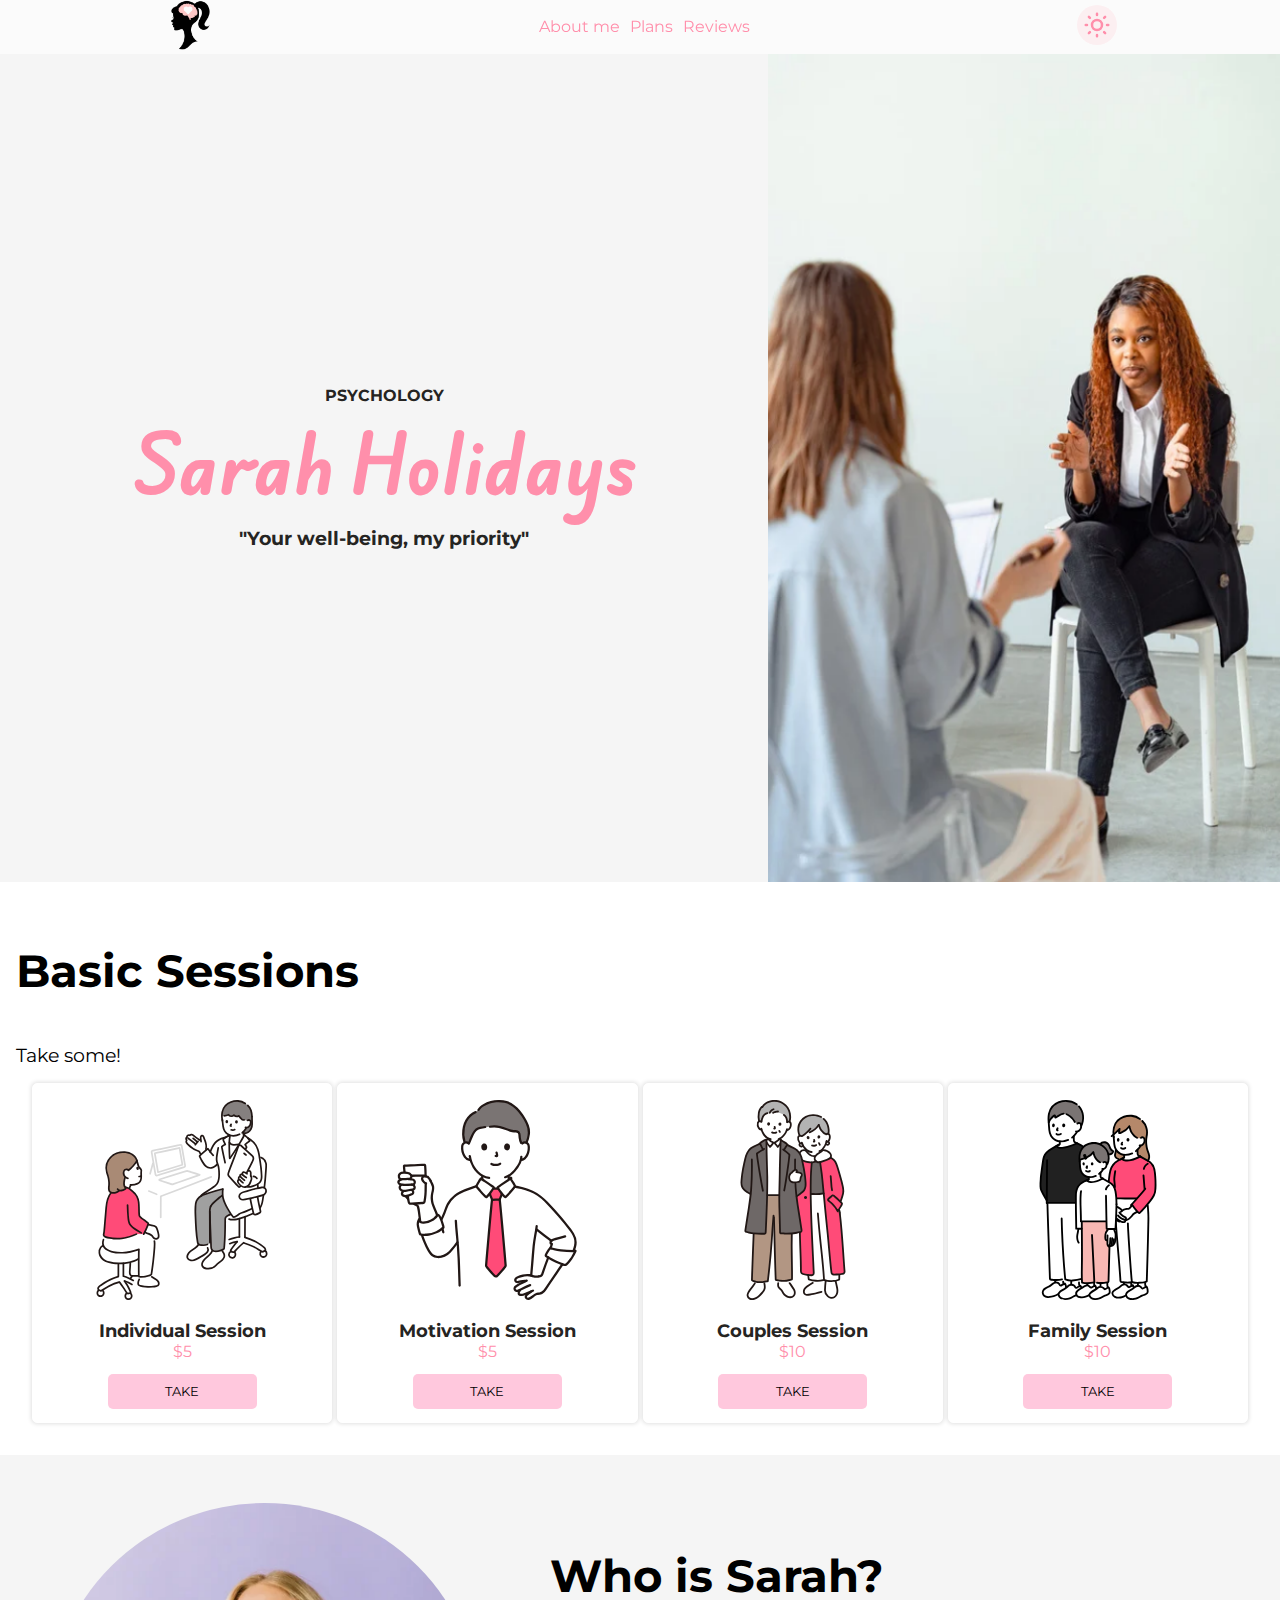
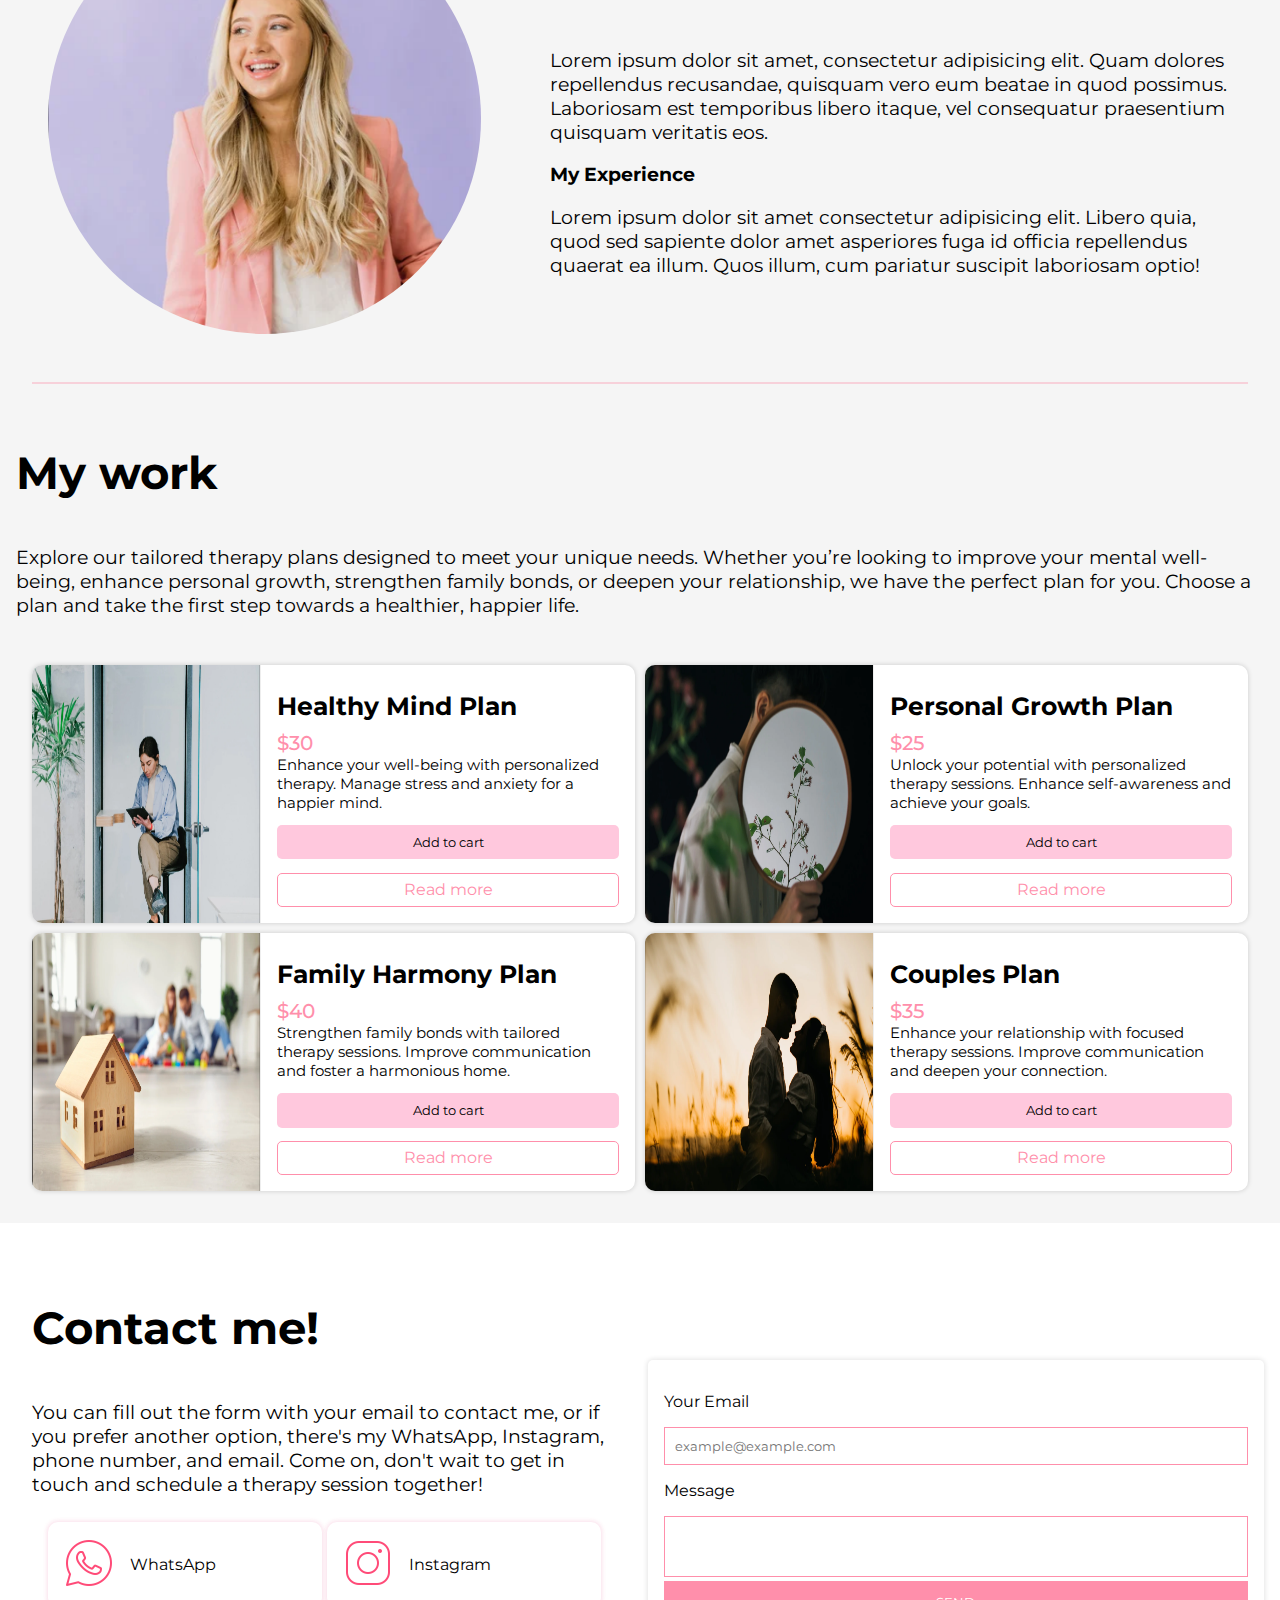
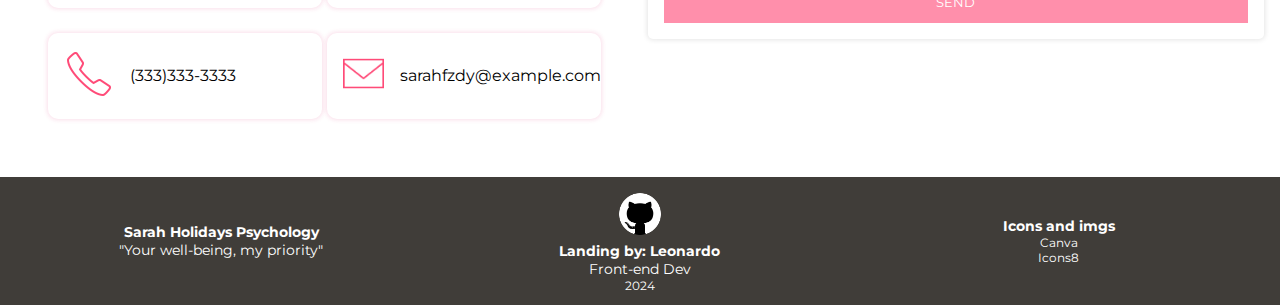
==== commit 87c98ded: "Update index.html" ====
--- a/index.html
+++ b/index.html
@@ -35,7 +35,7 @@
                 <div class="burger-tags">
                     <a href="#about">About me</a>
                     <a href="#work">Plans</a>
-                    <a href="a.html" id="revs">Reviews</a>
+                    <a href="revs/index.html" id="revs">Reviews</a>
                     <label for="dark" id="dark-label">
                         <img src="imgs/sun-svgrepo-com.svg" alt="theme" class="light-icon">
                         <img src="imgs/moon-stars-svgrepo-com.svg" alt="dark-theme" class="dark-icon">
--- a/style.css
+++ b/style.css
@@ -13,7 +13,7 @@
     --font2: 'Montserrat', sans-serif;
     --bgcolorDark: #212121;
     --bgDark2: #333333;
-    --cardDark: #30302f;
+    --cardDark: #292929;
 }
 
 *{
@@ -27,7 +27,59 @@
 }
 body{
     background-color: var(--bgcolor);
-}
+    transition: all .3s;
+}
+/*--------------dark---------------*/
+.dark-mode{
+    background-color: var(--bgcolorDark);
+    color: var(--bgcolor);
+    header{
+        background-color: rgba(0, 0, 0, 0.637);
+        nav{
+            .light-icon{display: none;}
+            .dark-icon{display: block;}
+            .menu-burger .burger-tags{
+                background-color: var(--bgcolorDark);
+            }
+        }
+    }
+    h2,h3,h4{color: var(--color1);}
+    .therapy,
+    .plans,
+    .contact{
+        background-color: var(--bgDark2);
+        .cards-container{
+            .t-card{
+                background-color: var(--cardDark);
+                border-color: transparent;
+                color: var(--color1);
+            }
+        }
+        .p-card{
+            background-color: var(--cardDark);
+            border-color: transparent;
+            color: var(--color1);
+        }
+        .c-btns a{
+            color: var(--color1);
+        }
+        form{
+            background-color: var(--cardDark);
+            border-color: transparent;
+            color: var(--color1);
+        }
+    }
+    input, textarea{
+        color: var(--color1);
+    }
+    .plans{
+        background-color: var(--bgcolorDark);
+    }
+    footer{
+        background-color: #1a1919;
+    }
+}
+/*-----------------------------*/
 h2{
     font-size: 45px;
     margin: 1em 0;
@@ -44,7 +96,7 @@
 header{
     position: sticky;
     top: 0;
-    z-index: 2;
+    z-index: 3;
     background-color: rgba(255, 255, 255, 0.637);
     backdrop-filter: blur(5px);
     img{
@@ -67,9 +119,14 @@
         label{
             display: block;
             cursor: pointer;
-            background-color: var(--pink1);
-            padding: 10px;
-            border-radius: 20px;
+            img{max-width: 40px;}
+            .dark-icon{display: none;}
+            .dark-icon,
+            .light-icon{
+                background-color: rgba(255, 192, 203, 0.205);
+                padding: 5px;
+                border-radius: 50%;
+            }
         }
         .menu-burger{
             display: none;
@@ -91,8 +148,16 @@
                     text-decoration: none;
                     color: var(--pink2);
                 }
-                a:hover{background-color: #30302f;}
-                label{border-radius: 0;}
+                a:hover{background-color: #79797948;}
+                label{
+                    display: grid;
+                    justify-content: center;
+                    align-items: center;
+                    grid-template-columns: 1fr;
+                    width: 100%;
+                    padding: 1em;
+                    img{margin: 0 auto;}
+                }
             }
         }
     }
@@ -181,11 +246,11 @@
     }
     .work{padding: 1em;}
     .plans{
-        padding: 1em;
+        padding: 2em;
         display: grid;
         grid-template-columns: 1fr 1fr;
         justify-content: center;
-        gap: 5px;
+        gap: 10px;
         .p-card{
             background-color: var(--card);
             box-shadow: 0 0 5px rgba(0, 0, 0, 0.171);
@@ -265,6 +330,7 @@
             textarea:focus{
                 outline: none;
                 background-color: transparent;
+                border: 2px solid var(--pink2);
             }
             input[type="submit"]{
                 width: 100%;
@@ -275,7 +341,7 @@
                 cursor: pointer;
             }
             input[type="submit"]:hover{
-                background-color: #c98dec;
+                background-color: #ff4b78;
 
             }
             label{
@@ -317,11 +383,11 @@
     }
     img{max-width: 50px;}
 }
-@media screen and (max-width: 870px){
+@media screen and (max-width: 950px){
     header{
         nav{
             .tags,
-            .dark{
+            .theme{
                 display: none;
             }
             .menu-burger{
@@ -335,20 +401,20 @@
             h4,h3{color: var(--bgcolor); z-index: 2;}
             h1{z-index: 2;}
             background-image: url(imgs/introSarah.png);
-            backdrop-filter: brightness(0.5);
             background-position: center;
             background-repeat: no-repeat;
             background-size: cover;
-            grid-template-columns: 1fr;
-            text-align: center;
+            display: flex;
+            align-items: center;
+            justify-content: center;
             img{display: none;}
+            position: relative;
         }
         .intro::before{
             content: ''; 
             position: absolute;
             top: 0; right: 0; bottom: 0; left: 0; 
-            background-image: inherit; 
-            filter: brightness(0.5);
+            background-color: #000000b9;
         }
         .about,
         .plans,
